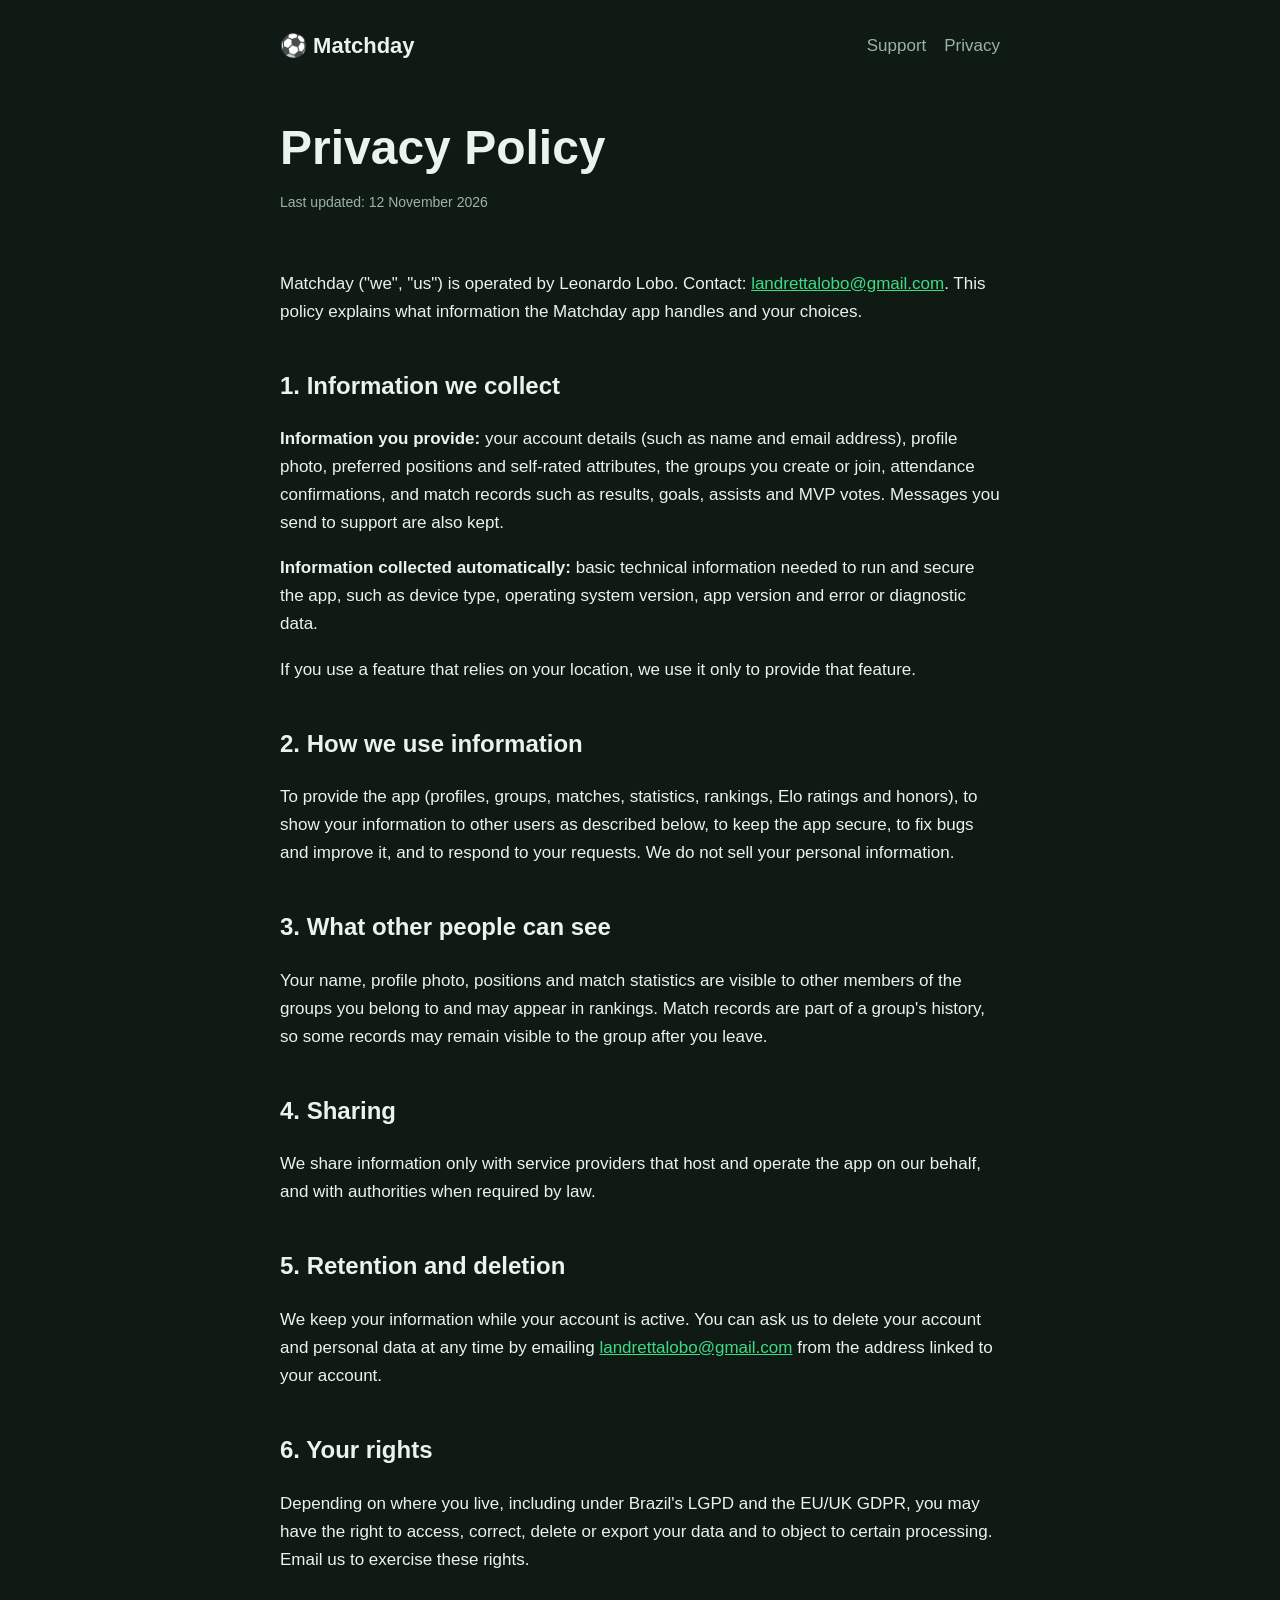
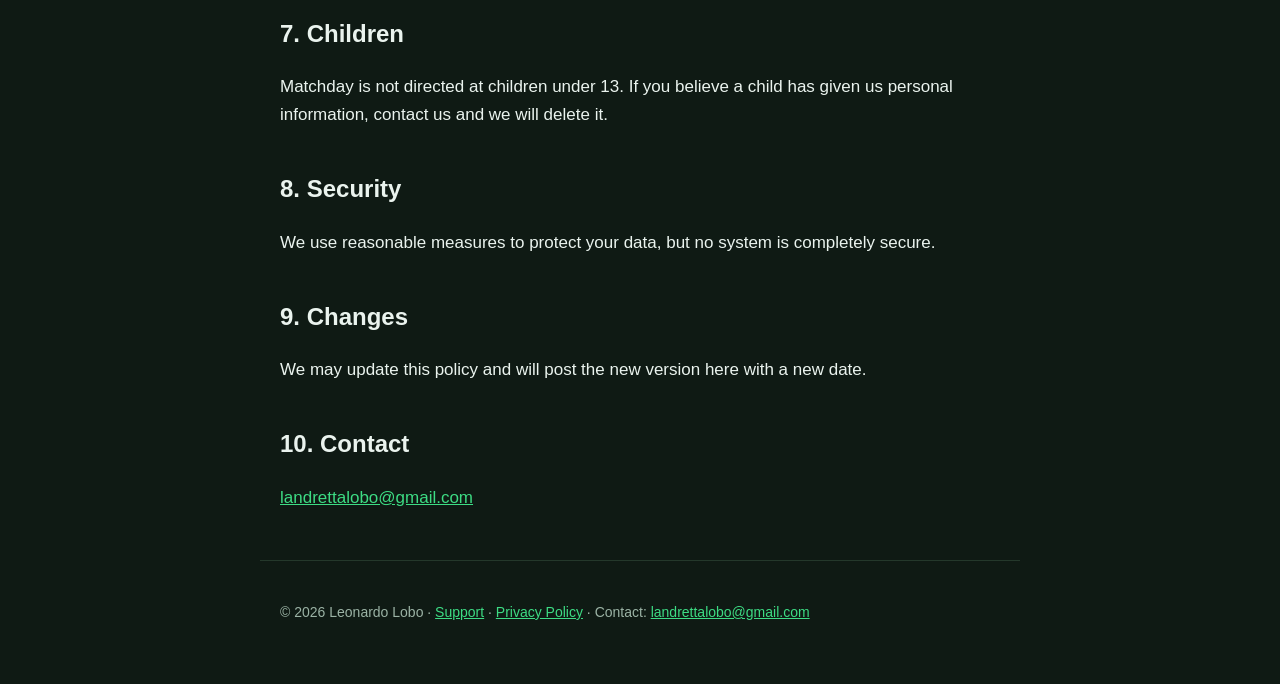
==== privacy.html @ 34629f0b "Add files via upload" ====
<!doctype html>
<html lang="en"><head><meta charset="utf-8"><meta name="viewport" content="width=device-width,initial-scale=1">
<title>Matchday Privacy Policy</title>
<meta name="description" content="Privacy policy for Matchday: Amateur Football.">
<link rel="stylesheet" href="style.css"></head><body>
<header><a class="brand" href="index.html">⚽ Matchday</a><nav><a href="support.html">Support</a><a href="privacy.html">Privacy</a></nav></header>
<main>
<section class="hero"><h1>Privacy Policy</h1><p class="updated">Last updated: 12 November 2026</p></section>
<p>Matchday ("we", "us") is operated by Leonardo Lobo. Contact: <a href="mailto:landrettalobo@gmail.com">landrettalobo@gmail.com</a>. This policy explains what information the Matchday app handles and your choices.</p>

<h2>1. Information we collect</h2>
<p><b>Information you provide:</b> your account details (such as name and email address), profile photo, preferred positions and self-rated attributes, the groups you create or join, attendance confirmations, and match records such as results, goals, assists and MVP votes. Messages you send to support are also kept.</p>
<p><b>Information collected automatically:</b> basic technical information needed to run and secure the app, such as device type, operating system version, app version and error or diagnostic data.</p>
<p>If you use a feature that relies on your location, we use it only to provide that feature.</p>

<h2>2. How we use information</h2>
<p>To provide the app (profiles, groups, matches, statistics, rankings, Elo ratings and honors), to show your information to other users as described below, to keep the app secure, to fix bugs and improve it, and to respond to your requests. We do not sell your personal information.</p>

<h2>3. What other people can see</h2>
<p>Your name, profile photo, positions and match statistics are visible to other members of the groups you belong to and may appear in rankings. Match records are part of a group's history, so some records may remain visible to the group after you leave.</p>

<h2>4. Sharing</h2>
<p>We share information only with service providers that host and operate the app on our behalf, and with authorities when required by law.</p>

<h2>5. Retention and deletion</h2>
<p>We keep your information while your account is active. You can ask us to delete your account and personal data at any time by emailing <a href="mailto:landrettalobo@gmail.com">landrettalobo@gmail.com</a> from the address linked to your account.</p>

<h2>6. Your rights</h2>
<p>Depending on where you live, including under Brazil's LGPD and the EU/UK GDPR, you may have the right to access, correct, delete or export your data and to object to certain processing. Email us to exercise these rights.</p>

<h2>7. Children</h2>
<p>Matchday is not directed at children under 13. If you believe a child has given us personal information, contact us and we will delete it.</p>

<h2>8. Security</h2>
<p>We use reasonable measures to protect your data, but no system is completely secure.</p>

<h2>9. Changes</h2>
<p>We may update this policy and will post the new version here with a new date.</p>

<h2>10. Contact</h2>
<p><a href="mailto:landrettalobo@gmail.com">landrettalobo@gmail.com</a></p>
</main>
<footer>© 2026 Leonardo Lobo · <a href="support.html">Support</a> · <a href="privacy.html">Privacy Policy</a> · Contact: <a href="mailto:landrettalobo@gmail.com">landrettalobo@gmail.com</a></footer>
</body></html>
---- style.css ----
:root{--bg:#0f1a14;--card:#16251c;--text:#eaf3ee;--muted:#9bb3a5;--green:#3ddc84;--line:#24382b}
*{box-sizing:border-box}
body{margin:0;background:var(--bg);color:var(--text);font:17px/1.65 -apple-system,BlinkMacSystemFont,"Segoe UI",Roboto,Helvetica,Arial,sans-serif}
a{color:var(--green)}
header,main,footer{max-width:760px;margin:0 auto;padding:0 20px}
header{padding-top:28px;display:flex;justify-content:space-between;align-items:center}
.brand{font-weight:800;font-size:22px;color:var(--text);text-decoration:none}
nav a{margin-left:18px;text-decoration:none;color:var(--muted)}
nav a:hover{color:var(--green)}
.hero{padding:56px 0 24px}
h1{font-size:clamp(32px,6vw,48px);line-height:1.15;margin:0 0 16px}
h1 span{color:var(--green)}
h2{margin-top:40px;font-size:24px}
h3{margin-top:28px;font-size:18px}
.lead{color:var(--muted);font-size:19px}
.cards{display:grid;gap:14px;margin:20px 0}
.card{background:var(--card);border:1px solid var(--line);border-radius:14px;padding:16px 18px}
.card b{color:var(--green)}
footer{padding:40px 20px 60px;color:var(--muted);font-size:14px;border-top:1px solid var(--line);margin-top:48px}
.updated{color:var(--muted);font-size:14px}
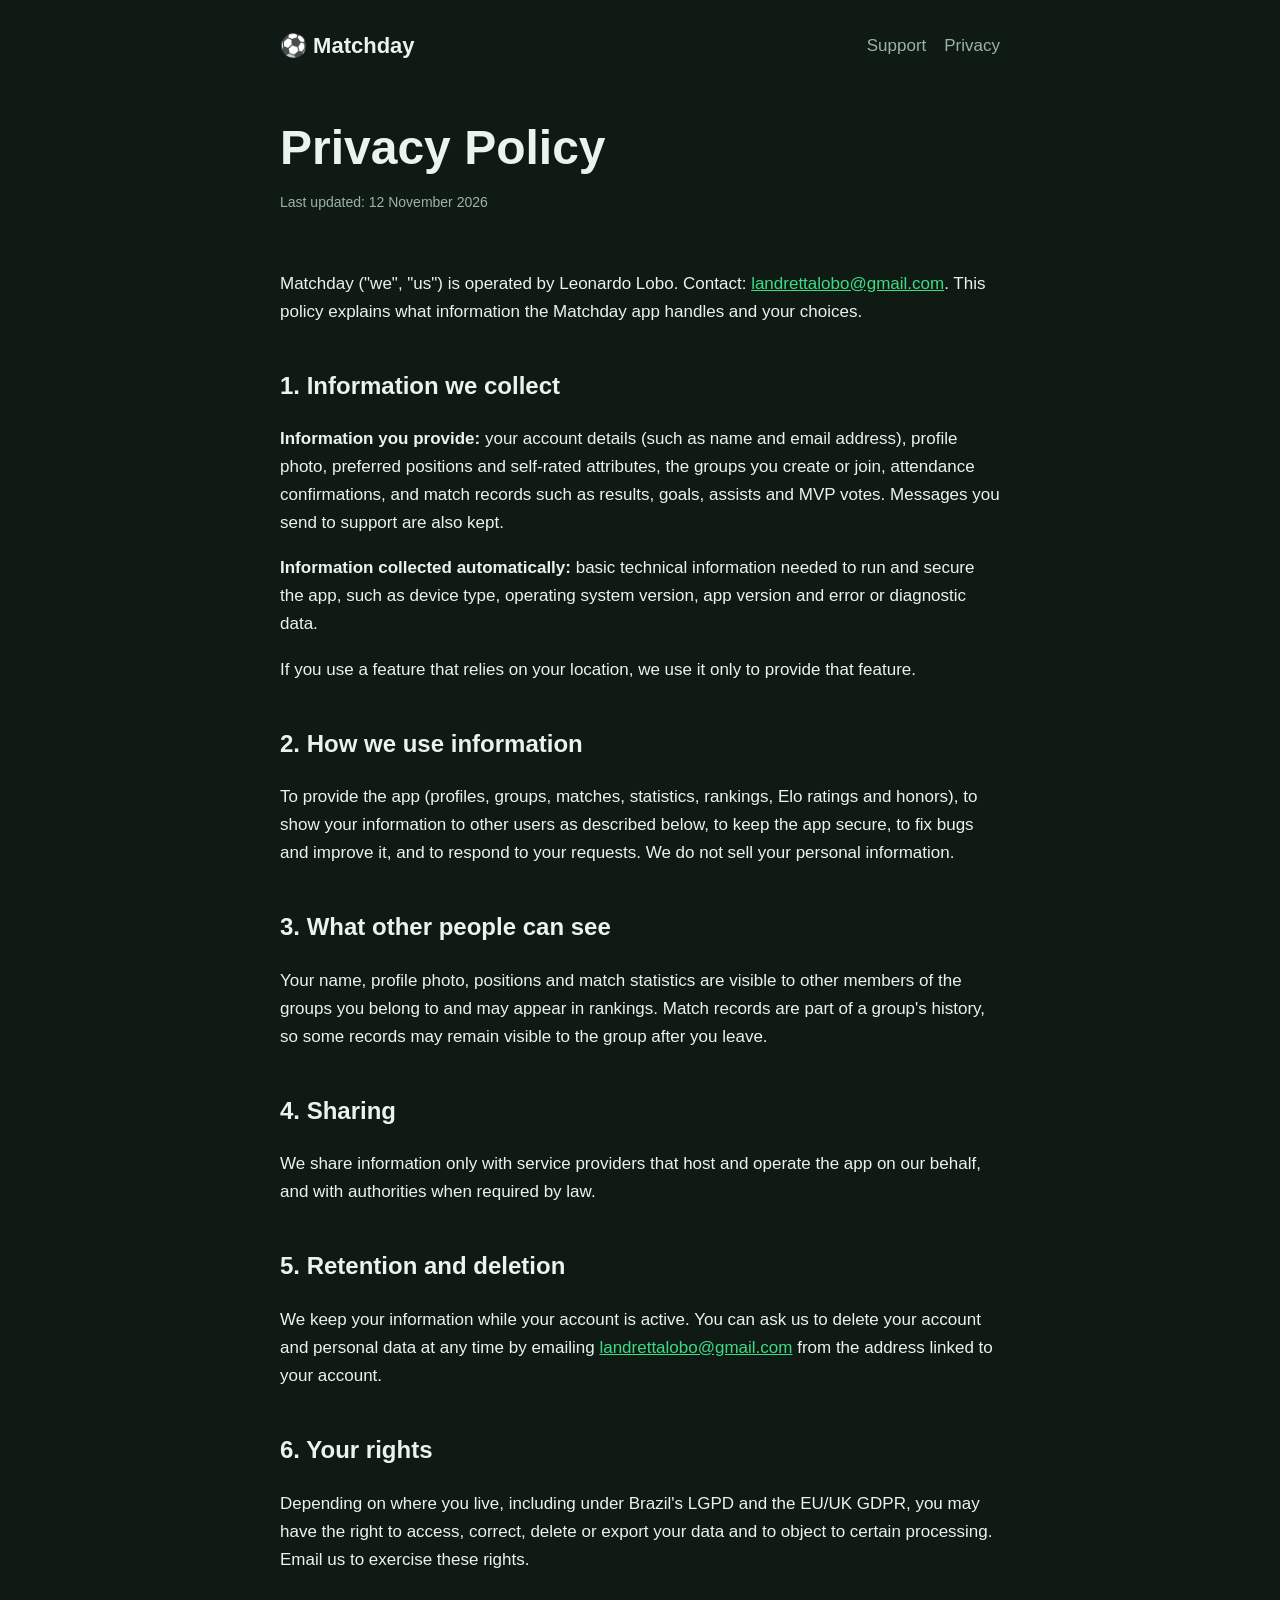
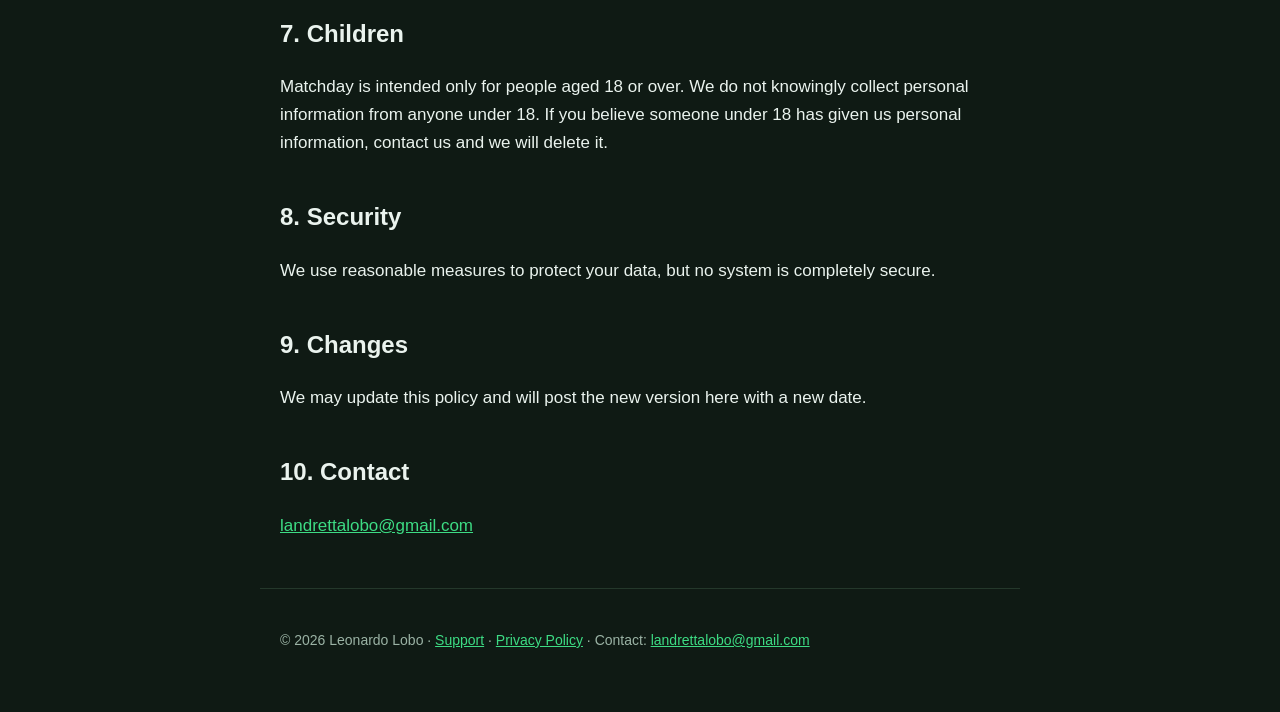
==== commit 249858c5: "Add files via upload" ====
--- a/privacy.html
+++ b/privacy.html
@@ -29,7 +29,7 @@
 <p>Depending on where you live, including under Brazil's LGPD and the EU/UK GDPR, you may have the right to access, correct, delete or export your data and to object to certain processing. Email us to exercise these rights.</p>
 
 <h2>7. Children</h2>
-<p>Matchday is not directed at children under 13. If you believe a child has given us personal information, contact us and we will delete it.</p>
+<p>Matchday is intended only for people aged 18 or over. We do not knowingly collect personal information from anyone under 18. If you believe someone under 18 has given us personal information, contact us and we will delete it.</p>
 
 <h2>8. Security</h2>
 <p>We use reasonable measures to protect your data, but no system is completely secure.</p>
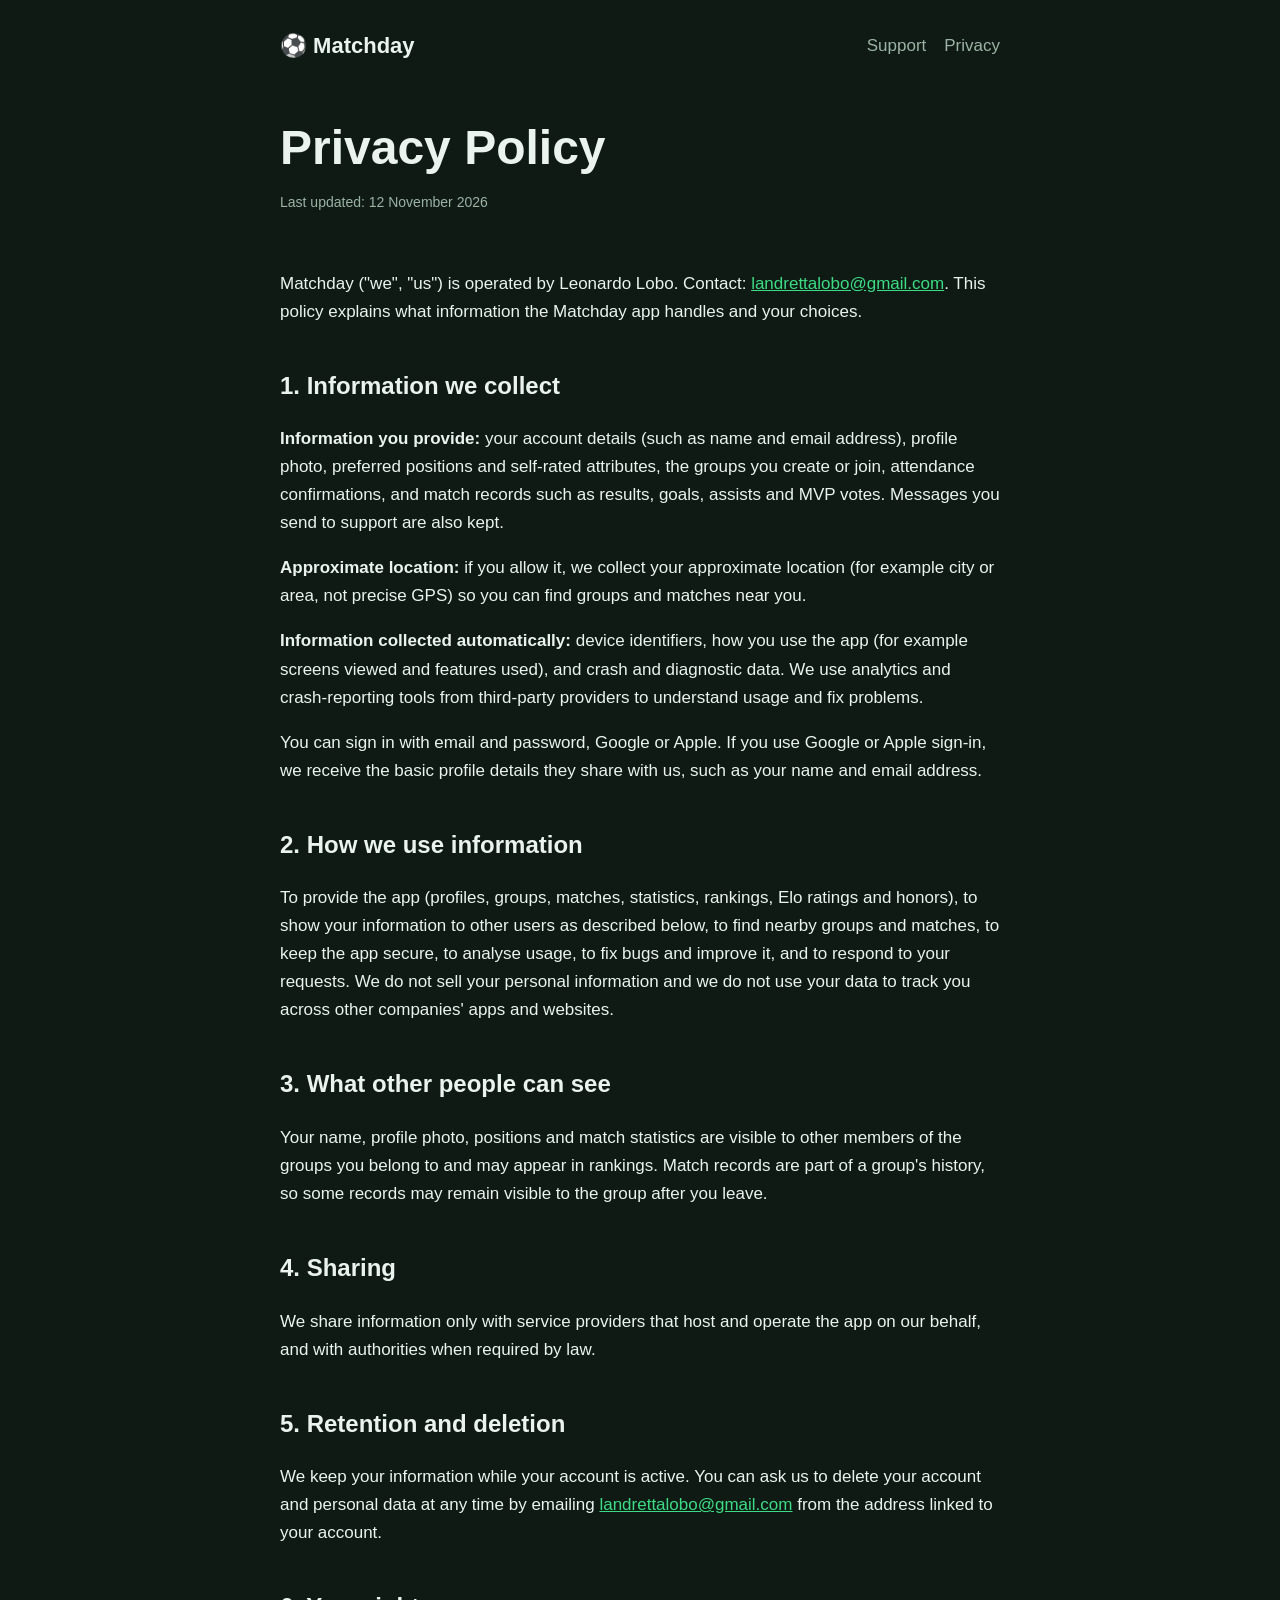
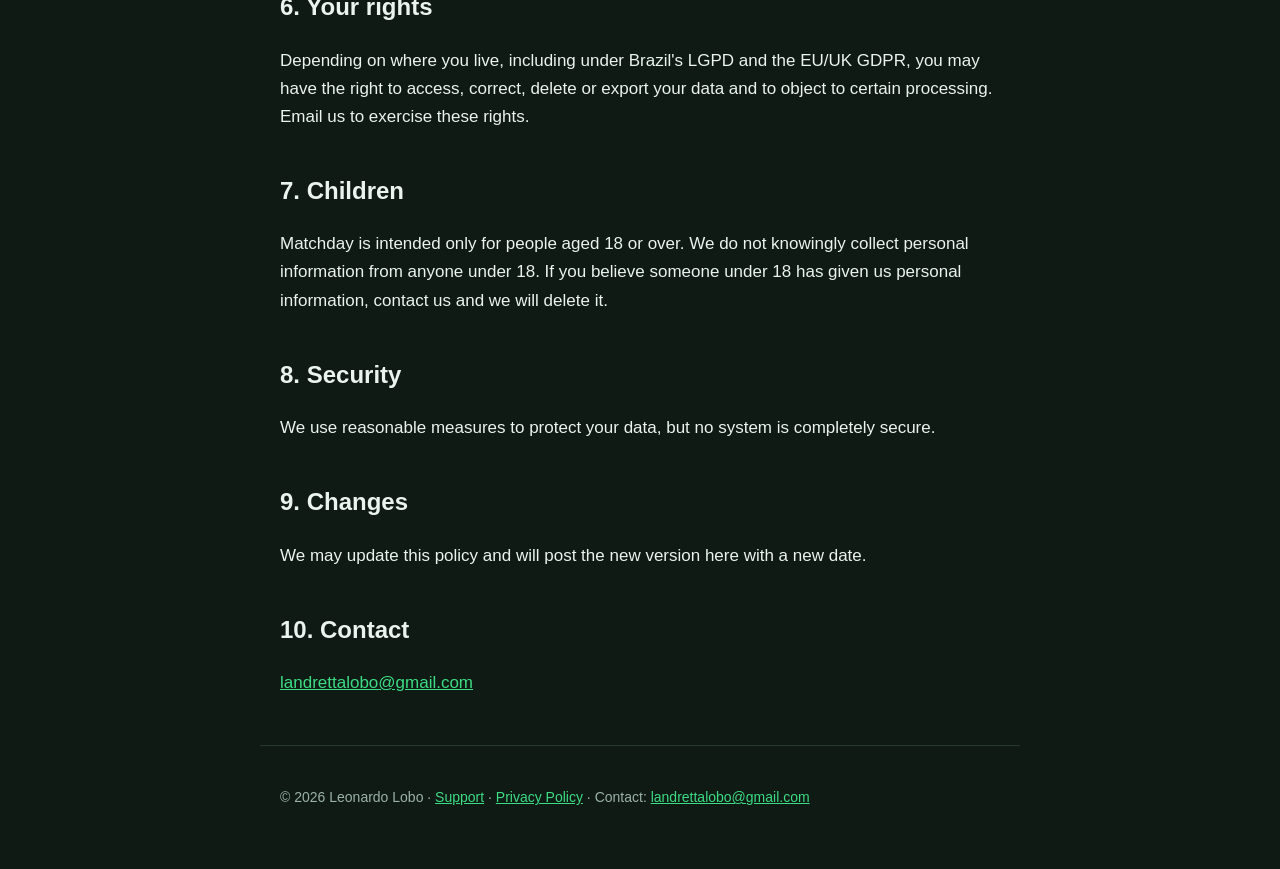
==== commit 7cf34112: "Add files via upload" ====
--- a/privacy.html
+++ b/privacy.html
@@ -10,11 +10,12 @@
 
 <h2>1. Information we collect</h2>
 <p><b>Information you provide:</b> your account details (such as name and email address), profile photo, preferred positions and self-rated attributes, the groups you create or join, attendance confirmations, and match records such as results, goals, assists and MVP votes. Messages you send to support are also kept.</p>
-<p><b>Information collected automatically:</b> basic technical information needed to run and secure the app, such as device type, operating system version, app version and error or diagnostic data.</p>
-<p>If you use a feature that relies on your location, we use it only to provide that feature.</p>
+<p><b>Approximate location:</b> if you allow it, we collect your approximate location (for example city or area, not precise GPS) so you can find groups and matches near you.</p>
+<p><b>Information collected automatically:</b> device identifiers, how you use the app (for example screens viewed and features used), and crash and diagnostic data. We use analytics and crash-reporting tools from third-party providers to understand usage and fix problems.</p>
+<p>You can sign in with email and password, Google or Apple. If you use Google or Apple sign-in, we receive the basic profile details they share with us, such as your name and email address.</p>
 
 <h2>2. How we use information</h2>
-<p>To provide the app (profiles, groups, matches, statistics, rankings, Elo ratings and honors), to show your information to other users as described below, to keep the app secure, to fix bugs and improve it, and to respond to your requests. We do not sell your personal information.</p>
+<p>To provide the app (profiles, groups, matches, statistics, rankings, Elo ratings and honors), to show your information to other users as described below, to find nearby groups and matches, to keep the app secure, to analyse usage, to fix bugs and improve it, and to respond to your requests. We do not sell your personal information and we do not use your data to track you across other companies' apps and websites.</p>
 
 <h2>3. What other people can see</h2>
 <p>Your name, profile photo, positions and match statistics are visible to other members of the groups you belong to and may appear in rankings. Match records are part of a group's history, so some records may remain visible to the group after you leave.</p>
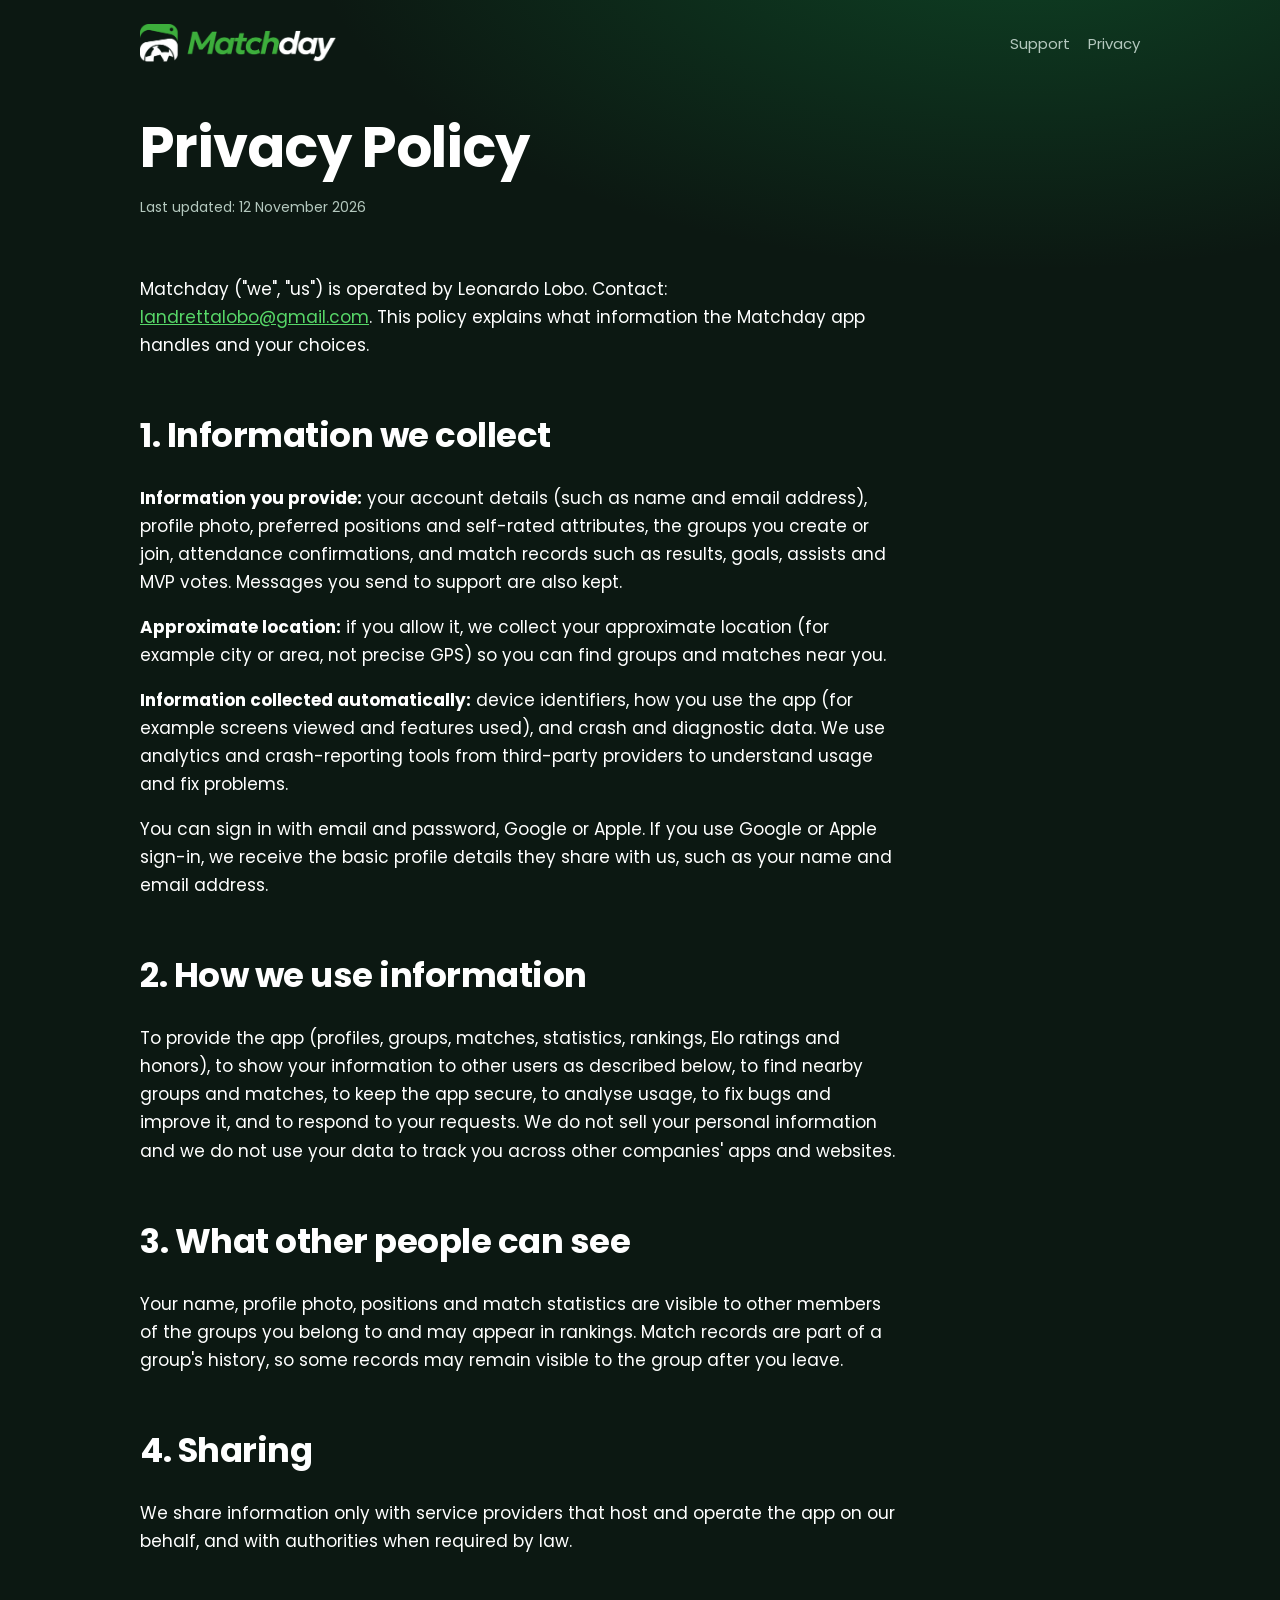
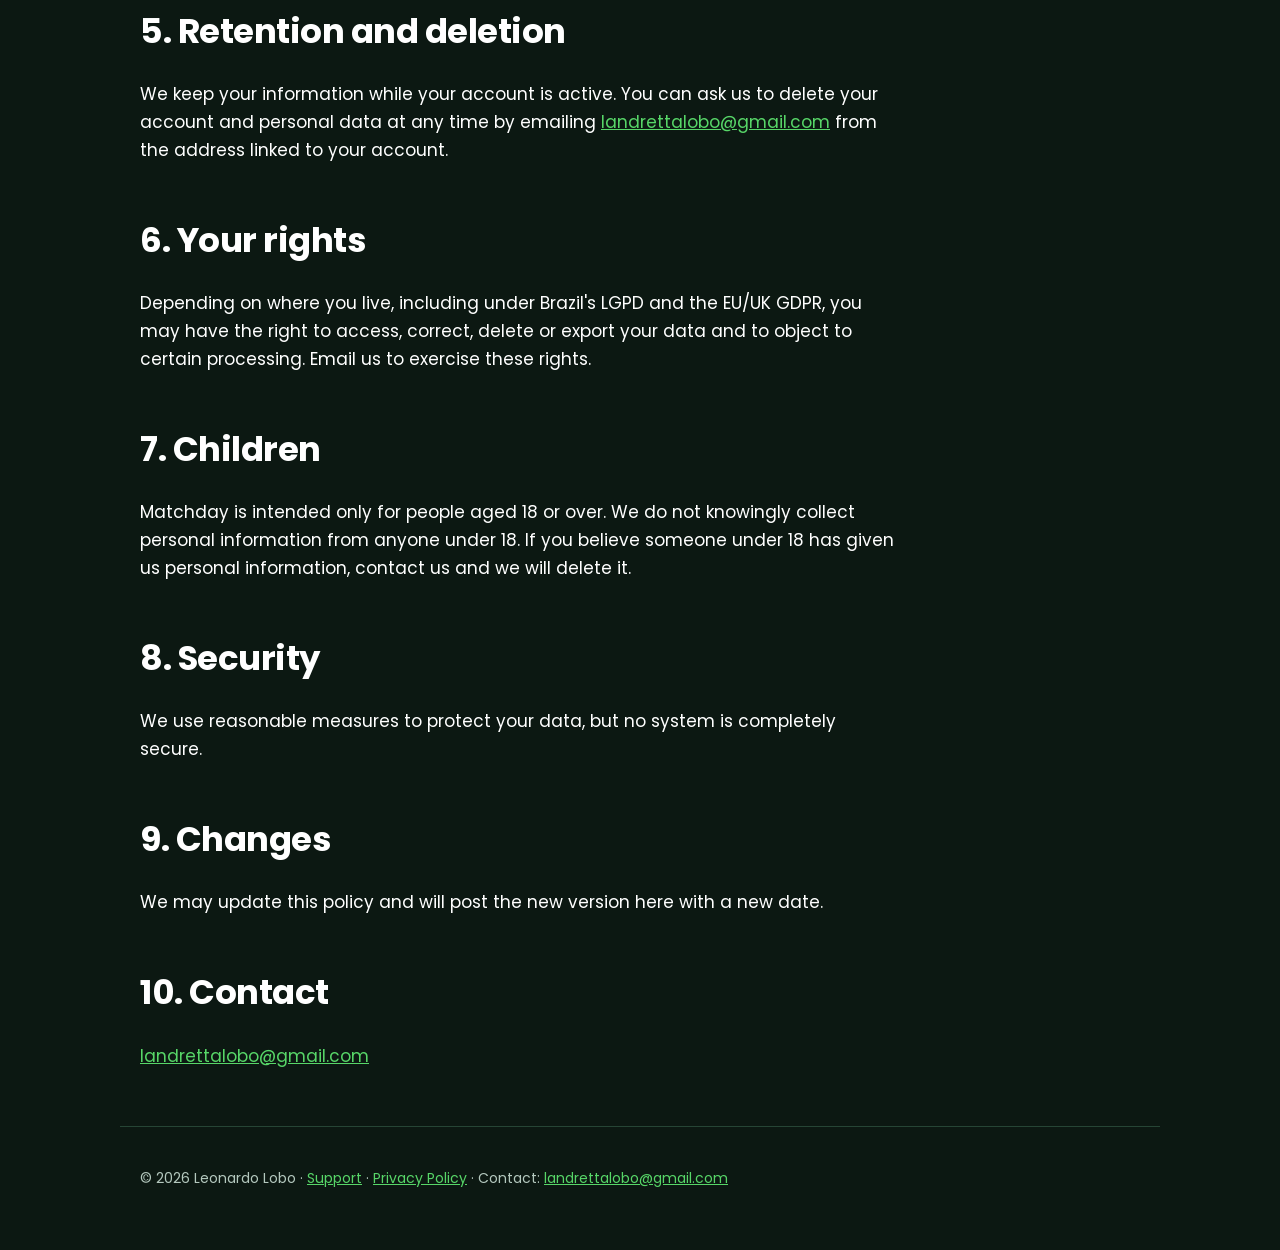
==== commit ccc02450: "Apply official Matchday logo, brand colors and Poppins font" ====
--- a/privacy.html
+++ b/privacy.html
@@ -2,8 +2,11 @@
 <html lang="en"><head><meta charset="utf-8"><meta name="viewport" content="width=device-width,initial-scale=1">
 <title>Matchday Privacy Policy</title>
 <meta name="description" content="Privacy policy for Matchday: Amateur Football.">
+<link rel="icon" type="image/png" href="icon.png"><link rel="apple-touch-icon" href="icon.png">
+<link rel="preconnect" href="https://fonts.googleapis.com"><link rel="preconnect" href="https://fonts.gstatic.com" crossorigin>
+<link href="https://fonts.googleapis.com/css2?family=Poppins:wght@400;500;600;700;800&display=swap" rel="stylesheet">
 <link rel="stylesheet" href="style.css"></head><body>
-<header><a class="brand" href="index.html">⚽ Matchday</a><nav><a href="support.html">Support</a><a href="privacy.html">Privacy</a></nav></header>
+<header><a class="brand" href="index.html"><img src="logo-horizontal.png" alt="Matchday" width="448" height="87"></a><nav><a href="support.html">Support</a><a href="privacy.html">Privacy</a></nav></header>
 <main>
 <section class="hero"><h1>Privacy Policy</h1><p class="updated">Last updated: 12 November 2026</p></section>
 <p>Matchday ("we", "us") is operated by Leonardo Lobo. Contact: <a href="mailto:landrettalobo@gmail.com">landrettalobo@gmail.com</a>. This policy explains what information the Matchday app handles and your choices.</p>
--- a/style.css
+++ b/style.css
@@ -1,20 +1,59 @@
-:root{--bg:#0f1a14;--card:#16251c;--text:#eaf3ee;--muted:#9bb3a5;--green:#3ddc84;--line:#24382b}
+:root{--bg:#0C1812;--card:#182C22;--text:#FFFFFF;--muted:#B4C8BE;--green:#57D668;--green-d:#228B4B;--primary:#106634;--line:#264535}
 *{box-sizing:border-box}
-body{margin:0;background:var(--bg);color:var(--text);font:17px/1.65 -apple-system,BlinkMacSystemFont,"Segoe UI",Roboto,Helvetica,Arial,sans-serif}
+html{scroll-behavior:smooth}
+body{margin:0;background:radial-gradient(1200px 600px at 80% -10%,rgba(16,102,52,.55) 0,transparent 60%),var(--bg);background-attachment:fixed;color:var(--text);font:17px/1.65 Poppins,Inter,-apple-system,BlinkMacSystemFont,"Segoe UI",Roboto,Helvetica,Arial,sans-serif}
 a{color:var(--green)}
-header,main,footer{max-width:760px;margin:0 auto;padding:0 20px}
-header{padding-top:28px;display:flex;justify-content:space-between;align-items:center}
-.brand{font-weight:800;font-size:22px;color:var(--text);text-decoration:none}
-nav a{margin-left:18px;text-decoration:none;color:var(--muted)}
+header.site,header,main,footer{max-width:1040px;margin:0 auto;padding-left:20px;padding-right:20px}
+main{padding-left:20px;padding-right:20px}
+header{padding-top:24px;display:flex;justify-content:space-between;align-items:center;flex-wrap:wrap;gap:10px}
+.brand{display:flex;align-items:center}
+.brand img{height:38px;width:auto;display:block}
+nav a{margin-left:18px;text-decoration:none;color:var(--muted);font-size:15px}
 nav a:hover{color:var(--green)}
 .hero{padding:56px 0 24px}
-h1{font-size:clamp(32px,6vw,48px);line-height:1.15;margin:0 0 16px}
-h1 span{color:var(--green)}
-h2{margin-top:40px;font-size:24px}
+.split{display:grid;grid-template-columns:1.1fr .9fr;gap:30px;align-items:center}
+.eyebrow{color:var(--green);font-weight:700;font-size:13px;letter-spacing:.14em;text-transform:uppercase;margin:0 0 12px}
+h1{font-size:clamp(34px,6vw,56px);line-height:1.08;margin:0 0 18px;letter-spacing:-1px}
+h1 span,h2 span{color:var(--green)}
+h2{margin-top:56px;font-size:clamp(26px,4vw,34px);line-height:1.2;letter-spacing:-.5px}
 h3{margin-top:28px;font-size:18px}
 .lead{color:var(--muted);font-size:19px}
-.cards{display:grid;gap:14px;margin:20px 0}
-.card{background:var(--card);border:1px solid var(--line);border-radius:14px;padding:16px 18px}
+.sub{color:var(--muted);margin-top:-6px}
+.cta{display:flex;flex-wrap:wrap;align-items:center;gap:14px;margin:26px 0 0}
+.cta.center{justify-content:center}
+.btn{background:linear-gradient(145deg,var(--green),var(--green-d));color:#0C1812;font-weight:800;text-decoration:none;padding:14px 24px;border-radius:14px;box-shadow:0 8px 30px rgba(87,214,104,.28);transition:transform .15s}
+.btn:hover{transform:translateY(-2px)}
+.soon{color:var(--muted);font-size:15px}
+.chips{list-style:none;display:flex;flex-wrap:wrap;gap:8px;padding:0;margin:22px 0 0}
+.chips li{border:1px solid var(--line);background:rgba(20,36,26,.7);color:var(--muted);padding:5px 13px;border-radius:999px;font-size:14px}
+.hero-art{position:relative;display:flex;justify-content:center;gap:0;min-height:430px}
+.phone{background:#000;border:3px solid #24382b;border-radius:34px;padding:7px;box-shadow:0 20px 60px rgba(0,0,0,.55),0 0 0 1px rgba(87,214,104,.1);overflow:hidden}
+.phone img{display:block;width:100%;height:auto;border-radius:27px}
+.hero-art .phone{width:210px;position:absolute;top:0}
+.tilt-l{left:6%;transform:rotate(-6deg) translateY(26px)}
+.tilt-r{right:6%;transform:rotate(5deg)}
+.updated{color:var(--muted);font-size:14px}
+.gallery{display:flex;gap:22px;overflow-x:auto;padding:14px 4px 26px;scroll-snap-type:x mandatory;-webkit-overflow-scrolling:touch}
+.gallery figure{margin:0;flex:0 0 220px;scroll-snap-align:start}
+.gallery figcaption{margin-top:12px;font-weight:700;text-align:center}
+.gallery figcaption small{display:block;color:var(--muted);font-weight:400;font-size:14px;line-height:1.4;margin-top:2px}
+.gallery::-webkit-scrollbar{height:8px}.gallery::-webkit-scrollbar-thumb{background:var(--line);border-radius:8px}
+.cards{display:grid;grid-template-columns:repeat(auto-fit,minmax(280px,1fr));gap:16px;margin:22px 0}
+.card{background:var(--card);border:1px solid var(--line);border-radius:18px;padding:20px 20px 18px}
 .card b{color:var(--green)}
-footer{padding:40px 20px 60px;color:var(--muted);font-size:14px;border-top:1px solid var(--line);margin-top:48px}
-.updated{color:var(--muted);font-size:14px}
+.card .ico{display:block;font-size:26px;margin-bottom:8px}
+.story{max-width:760px}
+.band{margin:64px 0 10px;text-align:center;padding:48px 24px;border:1px solid var(--line);border-radius:26px;background:radial-gradient(600px 220px at 50% 0,rgba(34,139,75,.30),transparent 70%),var(--card)}
+.band h2{margin-top:0}
+.band p{color:var(--muted);max-width:560px;margin-left:auto;margin-right:auto}
+/* inner pages */
+main>p,main>h2,main>h3,main>ul,main>div.card,main>section.hero:not(.split){max-width:760px}
+footer{padding:40px 20px 60px;color:var(--muted);font-size:14px;border-top:1px solid var(--line);margin-top:56px}
+@media (max-width:760px){
+  .split{grid-template-columns:1fr}
+  .hero-art{min-height:380px;order:2}
+  .hero-art .phone{width:180px}
+  nav a{margin-left:12px}
+  nav a[href="#screens"],nav a[href="#features"]{display:none}
+}
+.band-icon{width:76px;height:76px;display:block;margin:0 auto 14px}
